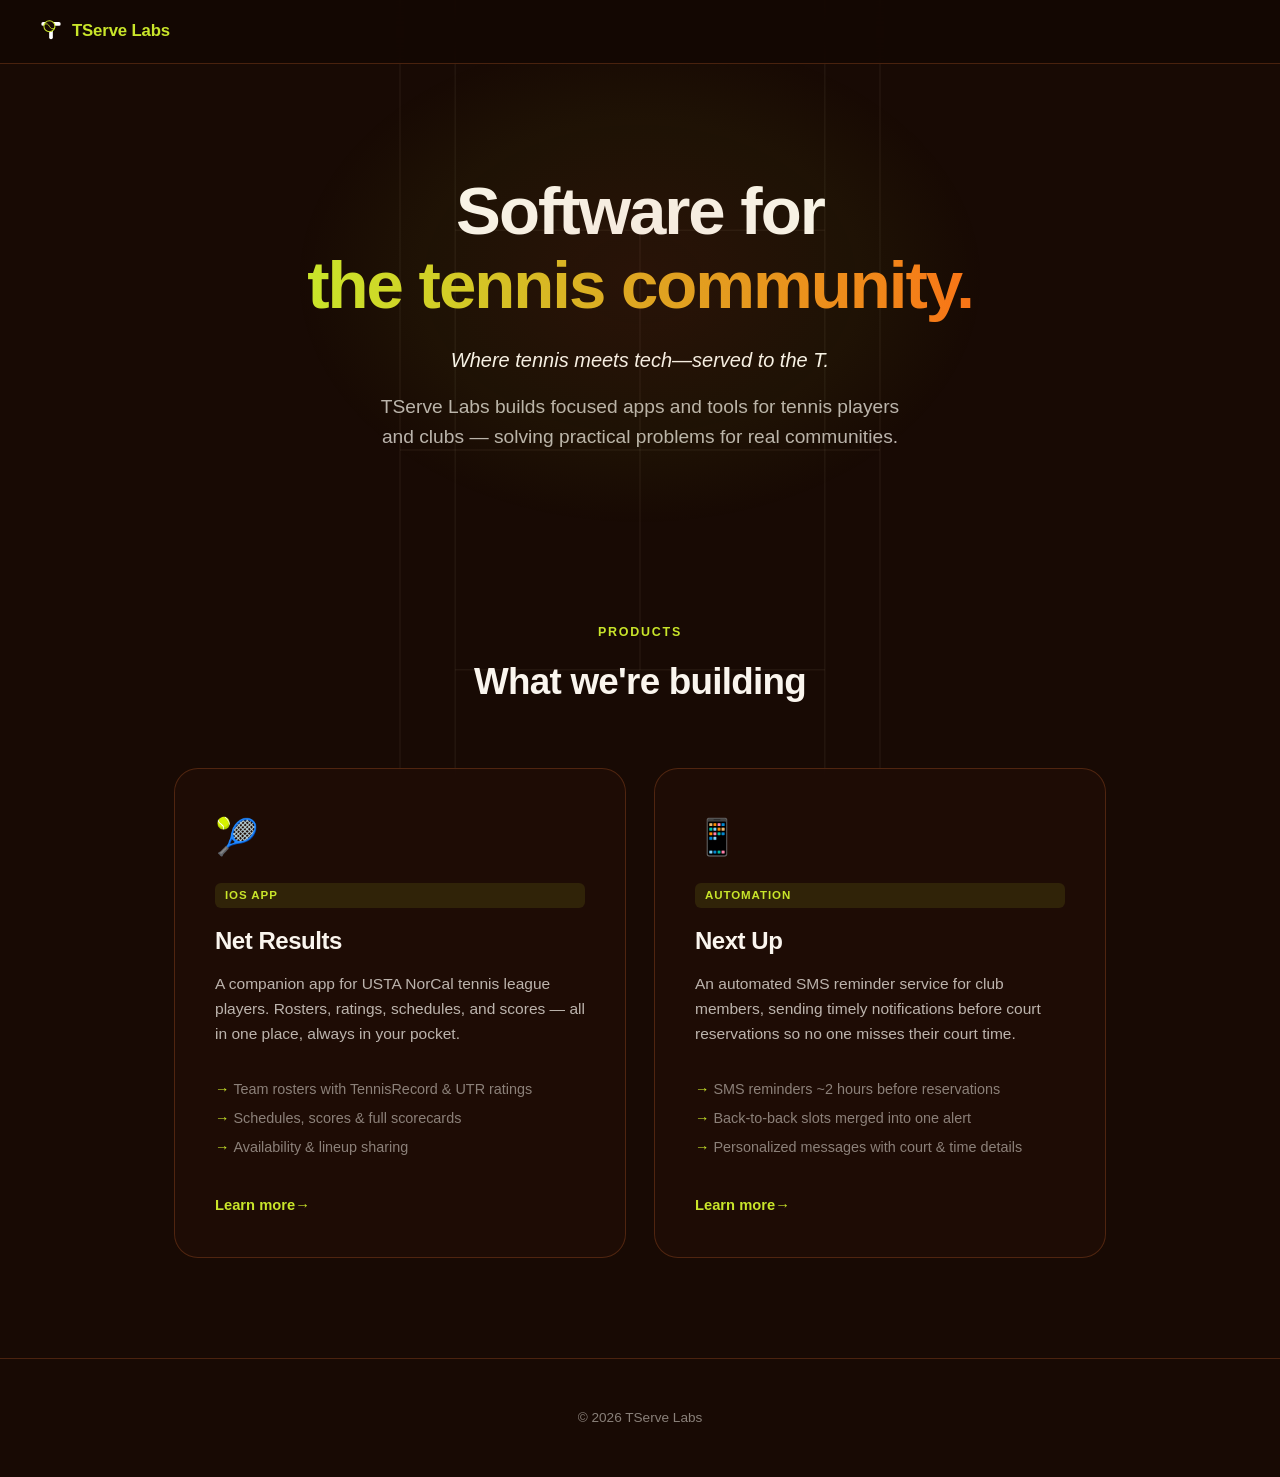
==== index.html @ a70093f3 "Launch TServe Labs website with clay court theme - Landing page with Net Results and Next Up product" ====
<!DOCTYPE html>
<html lang="en">
<head>
  <meta charset="UTF-8">
  <meta name="viewport" content="width=device-width, initial-scale=1.0">
  <title>TServe Labs</title>
  <link rel="stylesheet" href="space.css">
  <style>
    /* ── HERO ── */
    .hero {
      text-align: center;
      padding: 110px 24px 90px;
      overflow: hidden;
    }

    .hero::before {
      content: '';
      position: absolute;
      top: 50%;
      left: 50%;
      transform: translate(-50%, -55%);
      width: 700px;
      height: 500px;
      background: radial-gradient(ellipse, rgba(194,98,45,0.1) 0%, rgba(201,229,42,0.04) 45%, transparent 70%);
      pointer-events: none;
    }

    .hero .eyebrow {
      display: inline-block;
      background: rgba(201,229,42,0.1);
      border: 1px solid rgba(201,229,42,0.3);
      color: var(--accent);
      font-size: 0.78em;
      font-weight: 600;
      letter-spacing: 0.1em;
      text-transform: uppercase;
      padding: 5px 16px;
      border-radius: 20px;
      margin-bottom: 28px;
    }

    .hero h1 {
      font-size: clamp(2.4em, 6vw, 4.2em);
      font-weight: 700;
      letter-spacing: -0.03em;
      line-height: 1.1;
      margin-bottom: 22px;
      color: var(--fg);
    }

    .hero h1 em {
      font-style: normal;
      background: linear-gradient(90deg, var(--accent), var(--glow));
      -webkit-background-clip: text;
      -webkit-text-fill-color: transparent;
      background-clip: text;
    }

    .hero .tagline {
      font-size: clamp(1em, 2.5vw, 1.25em);
      font-style: italic;
      color: var(--fg);
      margin-bottom: 16px;
    }

    .hero p {
      font-size: clamp(1em, 2.5vw, 1.2em);
      color: var(--mid);
      max-width: 520px;
      margin: 0 auto;
    }

    /* ── PROJECTS ── */
    .projects {
      max-width: 980px;
      margin: 0 auto;
      padding: 80px 24px 100px;
    }

    .project-grid {
      display: grid;
      grid-template-columns: repeat(auto-fit, minmax(420px, 1fr));
      gap: 28px;
    }

    .project-card {
      background: var(--panel);
      border: 1px solid var(--border);
      border-radius: 24px;
      padding: 40px;
      display: flex;
      flex-direction: column;
      text-decoration: none;
      color: inherit;
      transition: transform 0.2s, border-color 0.2s, box-shadow 0.2s;
      backdrop-filter: blur(8px);
    }

    .project-card:hover {
      transform: translateY(-4px);
      border-color: rgba(201,229,42,0.4);
      box-shadow: 0 0 40px rgba(201,229,42,0.06), 0 20px 40px rgba(0,0,0,0.4);
    }

    .project-icon {
      font-size: 2.2em;
      margin-bottom: 18px;
    }

    .project-tag {
      display: inline-block;
      font-size: 0.72em;
      font-weight: 700;
      letter-spacing: 0.08em;
      text-transform: uppercase;
      color: var(--accent);
      background: rgba(201,229,42,0.1);
      border-radius: 6px;
      padding: 3px 10px;
      margin-bottom: 14px;
    }

    .project-card h2 {
      font-size: 1.5em;
      font-weight: 700;
      letter-spacing: -0.02em;
      margin-bottom: 12px;
      color: var(--fg);
    }

    .project-card > p {
      font-size: 0.97em;
      color: var(--mid);
      flex: 1;
      margin-bottom: 28px;
    }

    .project-features {
      list-style: none;
      padding: 0;
      margin-bottom: 32px;
    }

    .project-features li {
      font-size: 0.9em;
      color: var(--dim);
      padding: 3px 0;
    }

    .project-features li::before {
      content: "→ ";
      color: var(--accent);
      font-weight: 700;
    }

    .project-link {
      display: inline-flex;
      align-items: center;
      font-size: 0.92em;
      font-weight: 600;
      color: var(--accent);
      text-decoration: none;
    }

    .project-link::after { content: " →"; }

    @media (max-width: 500px) {
      .project-grid { grid-template-columns: 1fr; }
    }
  </style>
</head>
<body>

  <canvas id="sf"></canvas>
  <script>
  (function(){var c=document.getElementById('sf'),x=c.getContext('2d');
  function draw(){c.width=innerWidth;c.height=innerHeight;
  var w=Math.min(c.width*0.65,480),h=w*2.18,l=(c.width-w)/2,t=(c.height-h)/2,s=w*0.115;
  x.strokeStyle='rgba(255,230,200,0.055)';x.lineWidth=1.5;
  x.strokeRect(l,t,w,h);
  x.beginPath();x.moveTo(l,t+h/2);x.lineTo(l+w,t+h/2);x.stroke();
  x.beginPath();x.moveTo(l+s,t);x.lineTo(l+s,t+h);x.stroke();
  x.beginPath();x.moveTo(l+w-s,t);x.lineTo(l+w-s,t+h);x.stroke();
  x.beginPath();x.moveTo(l+s,t+h/2-h*0.21);x.lineTo(l+w-s,t+h/2-h*0.21);x.stroke();
  x.beginPath();x.moveTo(l+s,t+h/2+h*0.21);x.lineTo(l+w-s,t+h/2+h*0.21);x.stroke();
  x.beginPath();x.moveTo(l+w/2,t+h/2-h*0.21);x.lineTo(l+w/2,t+h/2+h*0.21);x.stroke();}
  draw();addEventListener('resize',draw);})();
  </script>

  <nav>
    <a href="/" class="nav-logo">
      <img src="logo.svg" width="22" height="22" alt="TServe Labs logo">
      TServe Labs
    </a>
  </nav>

  <section class="hero">
    <h1>Software for<br><em>the tennis community.</em></h1>
    <p class="tagline">Where tennis meets tech—served to the T.</p>
    <p>TServe Labs builds focused apps and tools for tennis players and clubs — solving practical problems for real communities.</p>
  </section>

  <section class="projects">
    <p class="section-label">Products</p>
    <h2 class="section-title">What we're building</h2>
    <div class="project-grid">

      <a href="net-results/" class="project-card">
        <div class="project-icon">🎾</div>
        <span class="project-tag">iOS App</span>
        <h2>Net Results</h2>
        <p>A companion app for USTA NorCal tennis league players. Rosters, ratings, schedules, and scores — all in one place, always in your pocket.</p>
        <ul class="project-features">
          <li>Team rosters with TennisRecord &amp; UTR ratings</li>
          <li>Schedules, scores &amp; full scorecards</li>
          <li>Availability &amp; lineup sharing</li>

        </ul>
        <span class="project-link">Learn more</span>
      </a>

      <a href="next-up/" class="project-card">
        <div class="project-icon">📱</div>
        <span class="project-tag">Automation</span>
        <h2>Next Up</h2>
        <p>An automated SMS reminder service for club members, sending timely notifications before court reservations so no one misses their court time.</p>
        <ul class="project-features">
          <li>SMS reminders ~2 hours before reservations</li>
          <li>Back-to-back slots merged into one alert</li>
          <li>Personalized messages with court &amp; time details</li>
        </ul>
        <span class="project-link">Learn more</span>
      </a>

    </div>
  </section>

  <footer>
    <p>&copy; 2026 TServe Labs</p>
  </footer>

</body>
</html>
---- space.css ----
/* TServe Labs — clay court theme */

*, *::before, *::after { box-sizing: border-box; margin: 0; padding: 0; }

:root {
  --court:   #180a04;
  --panel:   rgba(32, 14, 6, 0.85);
  --border:  rgba(194, 98, 45, 0.3);
  --accent:  #c9e52a;   /* tennis ball yellow-green */
  --glow:    #f97316;   /* clay orange */
  --sky:     #38bdf8;   /* cyan, used by Next Up */
  --green:   #34C759;
  --fg:      #faf5ee;
  --mid:     rgba(250, 245, 238, 0.72);
  --dim:     rgba(250, 245, 238, 0.50);
}

body {
  font-family: -apple-system, BlinkMacSystemFont, "Segoe UI", Roboto, sans-serif;
  background: var(--court);
  color: var(--fg);
  line-height: 1.6;
}

/* All content sits above the court canvas */
nav, header, section, footer, .hero {
  position: relative;
  z-index: 1;
}

/* ── COURT CANVAS ── */
#sf {
  position: fixed;
  inset: 0;
  width: 100%;
  height: 100%;
  z-index: 0;
  pointer-events: none;
}

/* ── NAV ── */
nav {
  display: flex;
  align-items: center;
  justify-content: space-between;
  padding: 18px 40px;
  background: rgba(20, 8, 3, 0.92);
  backdrop-filter: blur(14px);
  -webkit-backdrop-filter: blur(14px);
  border-bottom: 1px solid var(--border);
  position: sticky;
  top: 0;
  z-index: 100;
}

.nav-logo img { vertical-align: middle; }

.nav-logo {
  display: flex;
  align-items: center;
  gap: 10px;
  font-weight: 700;
  font-size: 1.05em;
  letter-spacing: -0.01em;
  text-decoration: none;
  color: #c9e52a;
}


.nav-back {
  font-size: 0.88em;
  color: var(--accent);
  text-decoration: none;
  font-weight: 500;
  opacity: 0.8;
  transition: opacity 0.15s;
}
.nav-back:hover { opacity: 1; }

/* ── SECTION LABELS ── */
.section-label {
  text-align: center;
  font-size: 0.78em;
  font-weight: 700;
  letter-spacing: 0.14em;
  text-transform: uppercase;
  color: var(--accent);
  margin-bottom: 10px;
}

.section-title {
  text-align: center;
  font-size: clamp(1.6em, 4vw, 2.3em);
  font-weight: 700;
  letter-spacing: -0.02em;
  margin-bottom: 56px;
  color: var(--fg);
}

/* ── FOOTER ── */
footer {
  text-align: center;
  padding: 48px 24px;
  border-top: 1px solid var(--border);
  font-size: 0.85em;
  color: var(--dim);
}

footer a { color: var(--dim); transition: color 0.15s; }
footer a:hover { color: var(--fg); }

@media (max-width: 600px) {
  nav { padding: 14px 20px; }
}
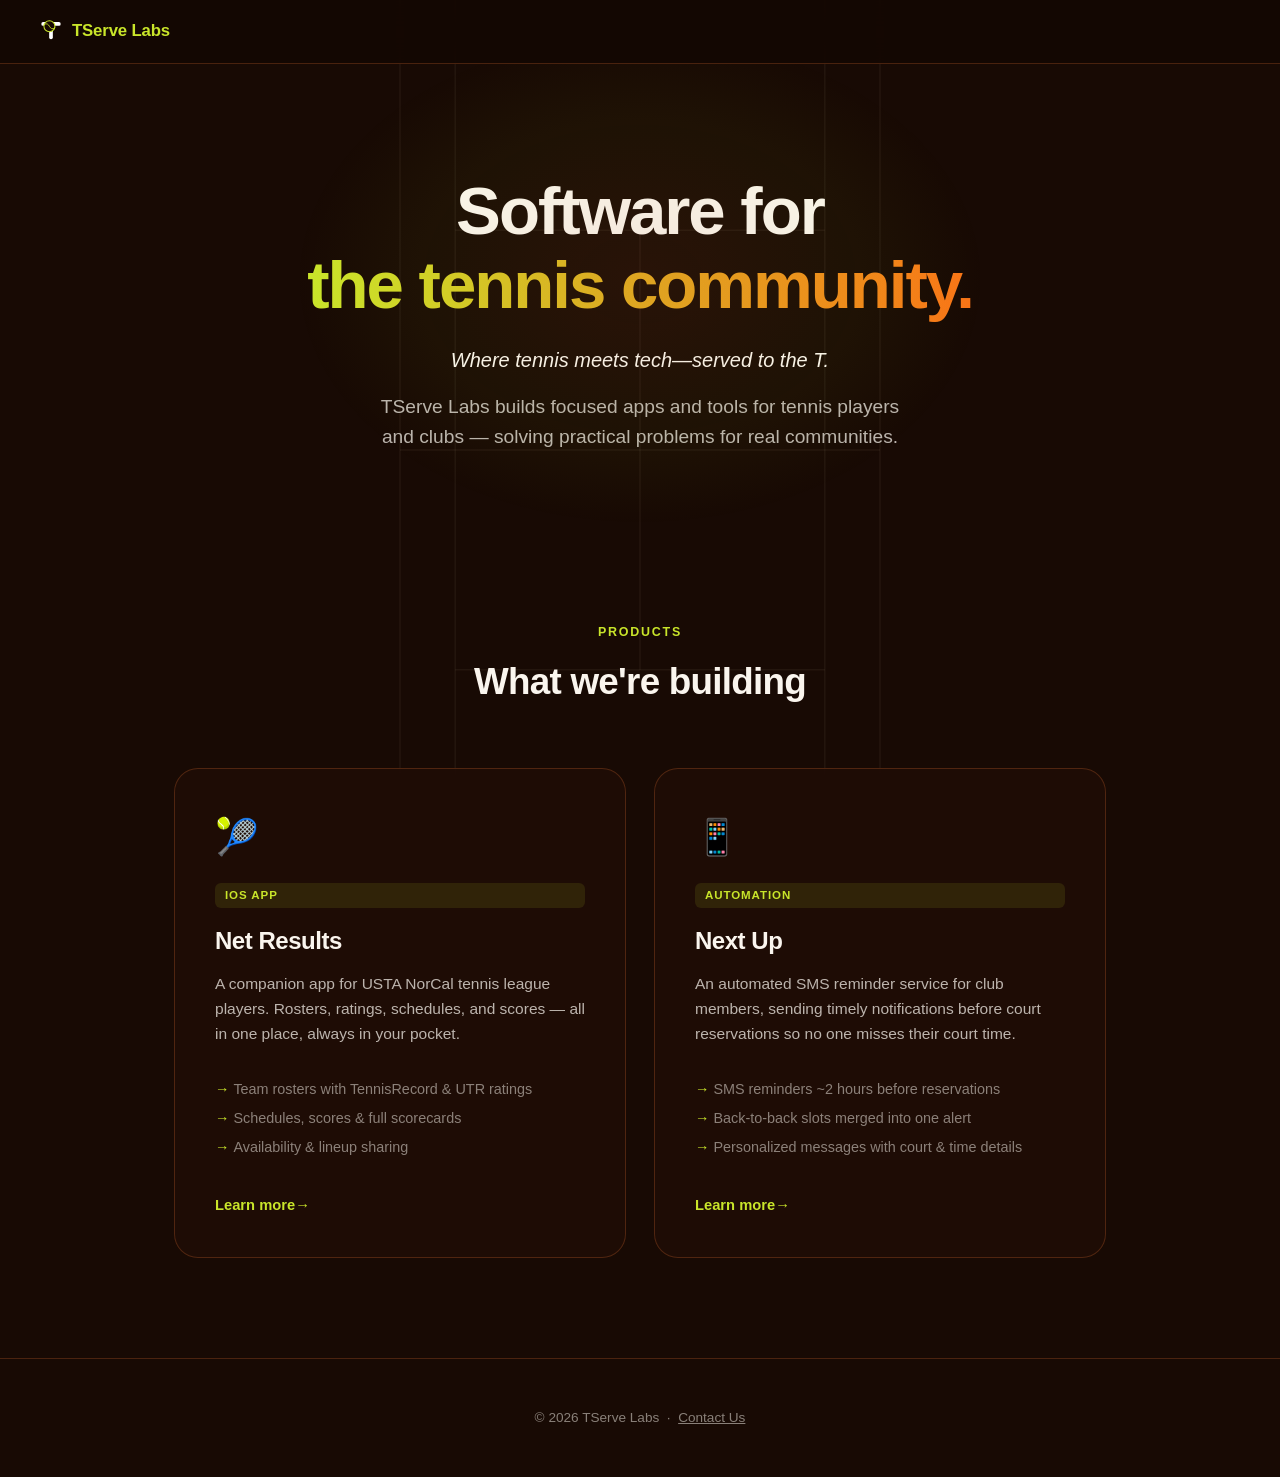
==== commit f4f733e3: "Add Contact Us link to main page footer Co-Authored-By: Claude Opus 4.6 <noreply@anthropic.com>" ====
--- a/index.html
+++ b/index.html
@@ -236,7 +236,7 @@
   </section>
 
   <footer>
-    <p>&copy; 2026 TServe Labs</p>
+    <p>&copy; 2026 TServe Labs &nbsp;·&nbsp; <a href="https://forms.gle/T4D5m3bfMXxVmDcq5" target="_blank">Contact Us</a></p>
   </footer>
 
 </body>
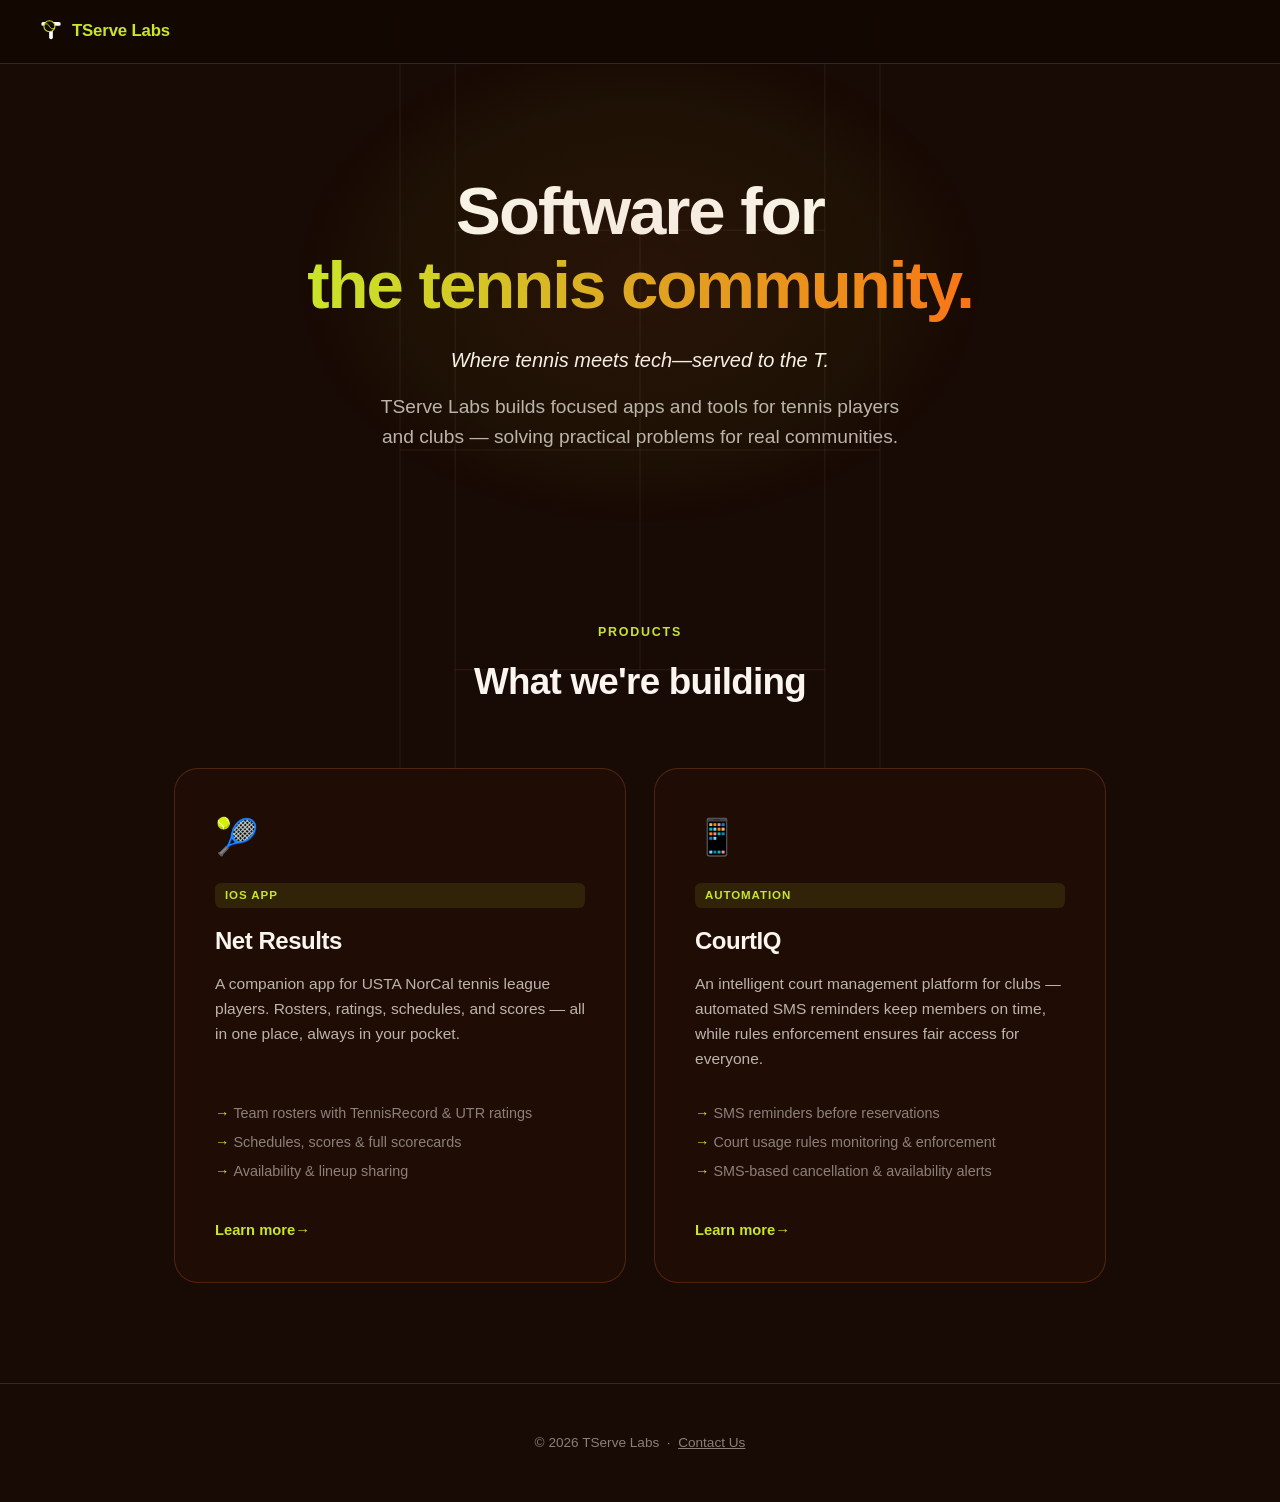
==== commit 8a9cb4cc: "Rebrand Next Up to CourtIQ with expanded court management features Next Up is now CourtIQ — an intel" ====
--- a/index.html
+++ b/index.html
@@ -188,7 +188,7 @@
   </script>
 
   <nav>
-    <a href="/" class="nav-logo">
+    <a href="./" class="nav-logo">
       <img src="logo.svg" width="22" height="22" alt="TServe Labs logo">
       TServe Labs
     </a>
@@ -219,15 +219,15 @@
         <span class="project-link">Learn more</span>
       </a>
 
-      <a href="next-up/" class="project-card">
+      <a href="courtiq/" class="project-card">
         <div class="project-icon">📱</div>
         <span class="project-tag">Automation</span>
-        <h2>Next Up</h2>
-        <p>An automated SMS reminder service for club members, sending timely notifications before court reservations so no one misses their court time.</p>
+        <h2>CourtIQ</h2>
+        <p>An intelligent court management platform for clubs — automated SMS reminders keep members on time, while rules enforcement ensures fair access for everyone.</p>
         <ul class="project-features">
-          <li>SMS reminders ~2 hours before reservations</li>
-          <li>Back-to-back slots merged into one alert</li>
-          <li>Personalized messages with court &amp; time details</li>
+          <li>SMS reminders before reservations</li>
+          <li>Court usage rules monitoring &amp; enforcement</li>
+          <li>SMS-based cancellation &amp; availability alerts</li>
         </ul>
         <span class="project-link">Learn more</span>
       </a>
--- a/space.css
+++ b/space.css
@@ -8,7 +8,7 @@
   --border:  rgba(194, 98, 45, 0.3);
   --accent:  #c9e52a;   /* tennis ball yellow-green */
   --glow:    #f97316;   /* clay orange */
-  --sky:     #38bdf8;   /* cyan, used by Next Up */
+  --sky:     #38bdf8;   /* cyan, used by CourtIQ */
   --green:   #34C759;
   --fg:      #faf5ee;
   --mid:     rgba(250, 245, 238, 0.72);
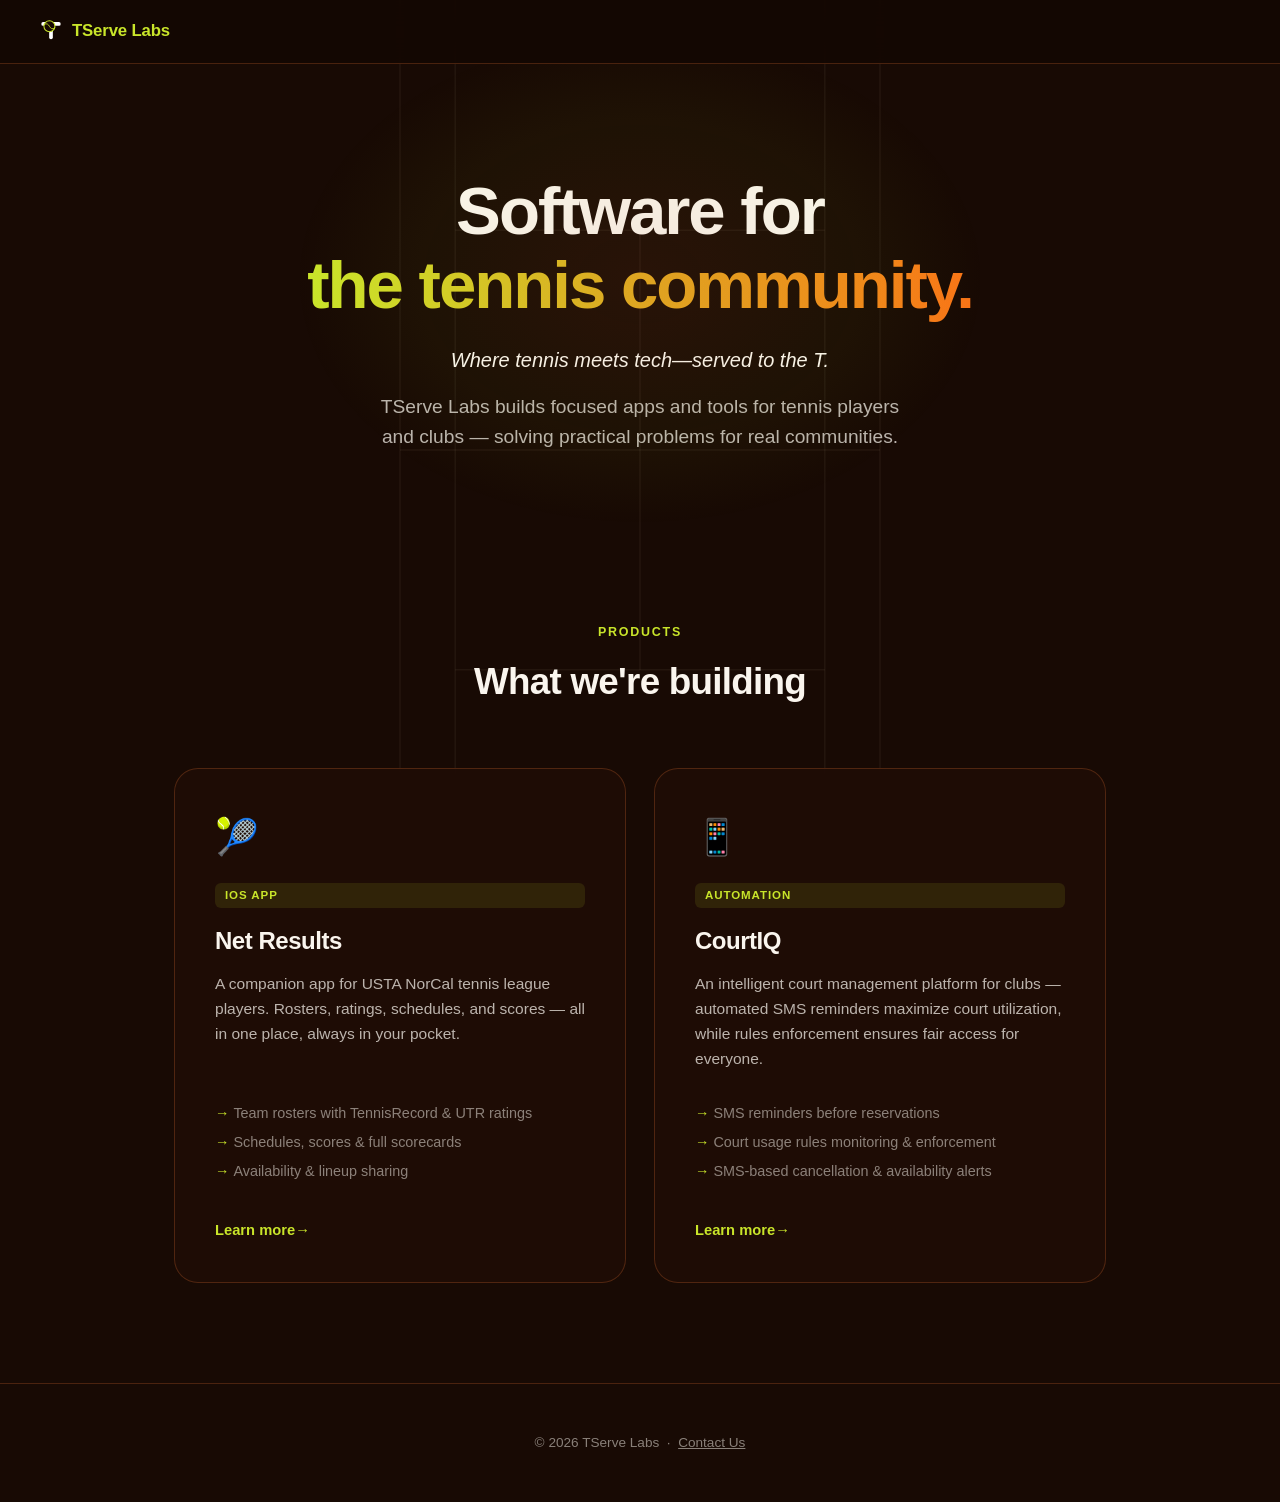
==== commit 988e39e5: "Update CourtIQ copy: court utilization focus, generic rules feature Co-Authored-By: Claude Opus 4.6 " ====
--- a/index.html
+++ b/index.html
@@ -223,7 +223,7 @@
         <div class="project-icon">📱</div>
         <span class="project-tag">Automation</span>
         <h2>CourtIQ</h2>
-        <p>An intelligent court management platform for clubs — automated SMS reminders keep members on time, while rules enforcement ensures fair access for everyone.</p>
+        <p>An intelligent court management platform for clubs — automated SMS reminders maximize court utilization, while rules enforcement ensures fair access for everyone.</p>
         <ul class="project-features">
           <li>SMS reminders before reservations</li>
           <li>Court usage rules monitoring &amp; enforcement</li>
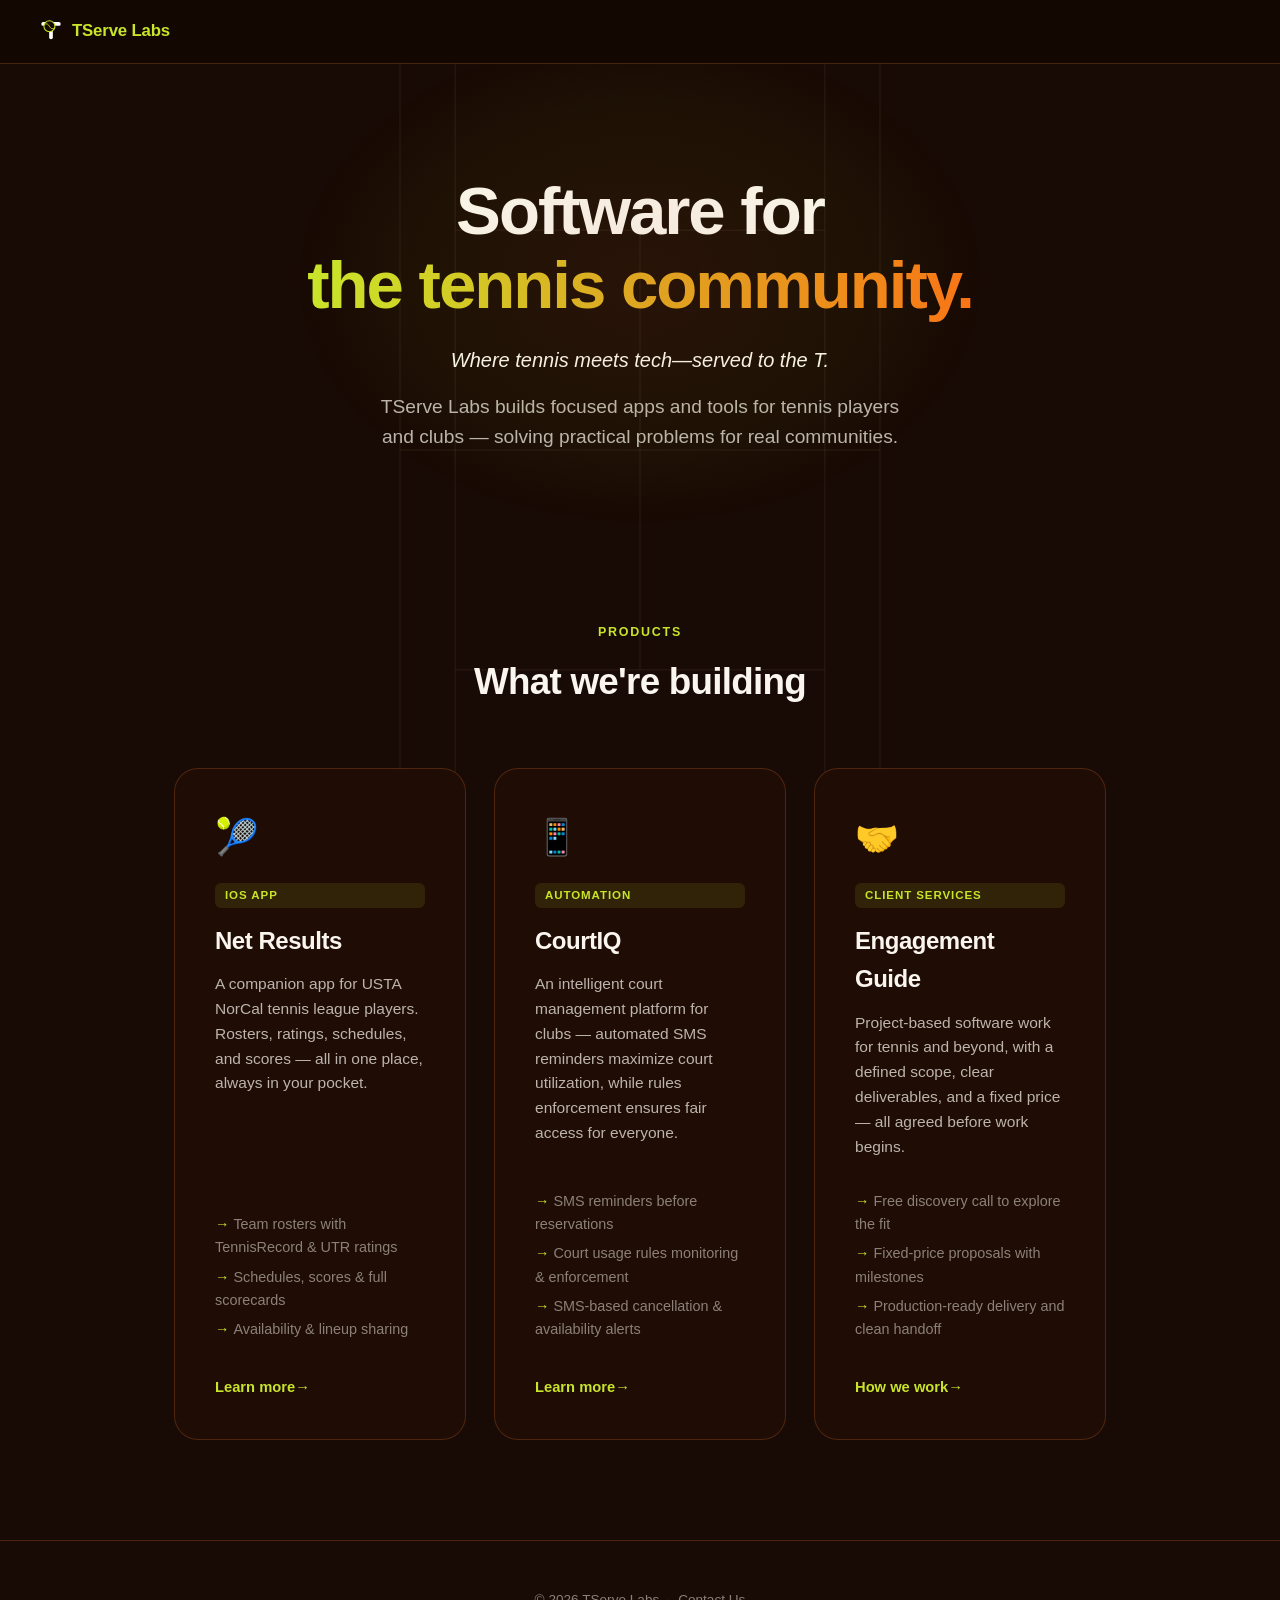
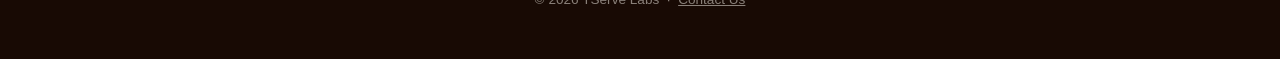
==== commit 1562c26f: "Add engagement guide card to homepage" ====
--- a/index.html
+++ b/index.html
@@ -79,7 +79,7 @@
 
     .project-grid {
       display: grid;
-      grid-template-columns: repeat(auto-fit, minmax(420px, 1fr));
+      grid-template-columns: repeat(auto-fit, minmax(280px, 1fr));
       gap: 28px;
     }
 
@@ -232,11 +232,24 @@
         <span class="project-link">Learn more</span>
       </a>
 
+      <a href="engagement-guide/" class="project-card">
+        <div class="project-icon">🤝</div>
+        <span class="project-tag">Client Services</span>
+        <h2>Engagement Guide</h2>
+        <p>Project-based software work for tennis and beyond, with a defined scope, clear deliverables, and a fixed price — all agreed before work begins.</p>
+        <ul class="project-features">
+          <li>Free discovery call to explore the fit</li>
+          <li>Fixed-price proposals with milestones</li>
+          <li>Production-ready delivery and clean handoff</li>
+        </ul>
+        <span class="project-link">How we work</span>
+      </a>
+
     </div>
   </section>
 
   <footer>
-    <p>&copy; 2026 TServe Labs &nbsp;·&nbsp; <a href="https://forms.gle/T4D5m3bfMXxVmDcq5" target="_blank">Contact Us</a></p>
+    <p>&copy; 2026 TServe Labs &nbsp;·&nbsp; <a href="#" id="contact" onclick="this.href='mai'+'lto:'+'admin'+'@'+'tserve'+'labs.com';return true">Contact Us</a></p>
   </footer>
 
 </body>
